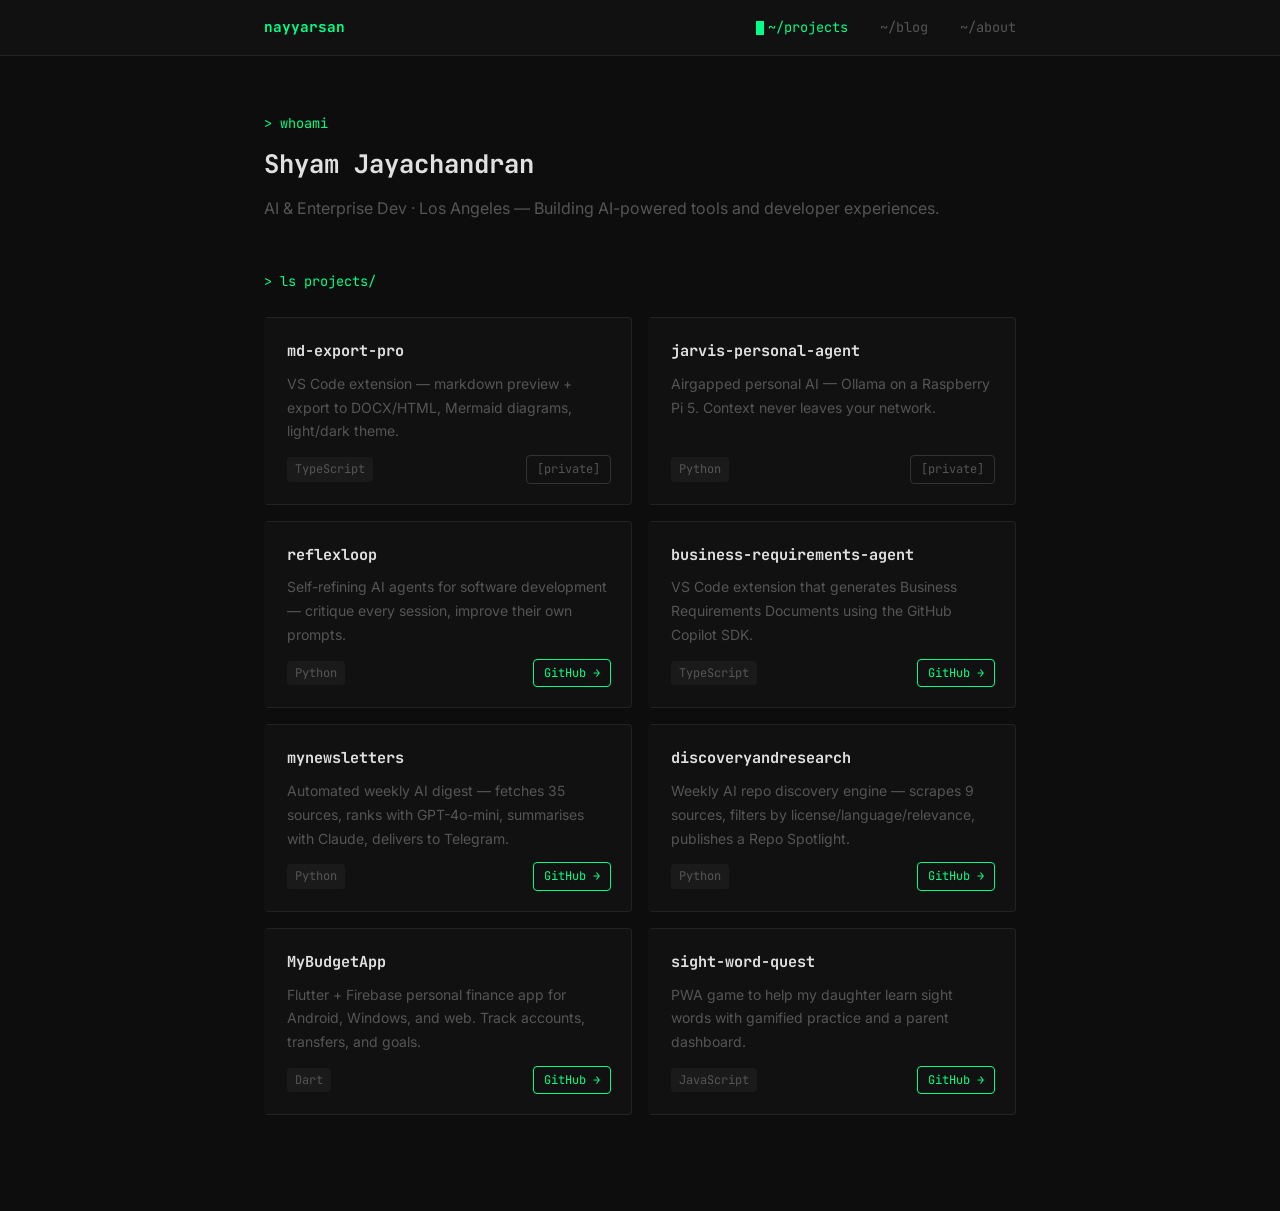
==== index.html @ 18b0cf74 "feat: add index.html — hero and 8 project cards" ====
<!DOCTYPE html>
<html lang="en">
<head>
  <meta charset="UTF-8" />
  <meta name="viewport" content="width=device-width, initial-scale=1.0" />
  <title>Shyam Jayachandran</title>
  <link rel="preconnect" href="https://fonts.googleapis.com" />
  <link rel="preconnect" href="https://fonts.gstatic.com" crossorigin />
  <link href="https://fonts.googleapis.com/css2?family=JetBrains+Mono:wght@400;700&family=Inter:wght@400;500&display=swap" rel="stylesheet" />
  <link rel="stylesheet" href="style.css" />
</head>
<body>

<nav class="nav">
  <div class="nav__inner">
    <span class="nav__brand">nayyarsan</span>
    <a class="nav__link" href="index.html">~/projects</a>
    <a class="nav__link" href="blog.html">~/blog</a>
    <a class="nav__link" href="about.html">~/about</a>
  </div>
</nav>

<main class="container">

  <section class="hero">
    <p class="hero__prompt">&gt; whoami</p>
    <h1 class="hero__name">Shyam Jayachandran</h1>
    <p class="hero__bio">AI &amp; Enterprise Dev &middot; Los Angeles &mdash; Building AI-powered tools and developer experiences.</p>
  </section>

  <section>
    <p class="section-heading">&gt; ls projects/</p>
    <div class="cards">

      <div class="card">
        <span class="card__name">md-export-pro</span>
        <p class="card__desc">VS Code extension — markdown preview + export to DOCX/HTML, Mermaid diagrams, light/dark theme.</p>
        <div class="card__footer">
          <span class="tag">TypeScript</span>
          <span class="badge-private">[private]</span>
        </div>
      </div>

      <div class="card">
        <span class="card__name">jarvis-personal-agent</span>
        <p class="card__desc">Airgapped personal AI — Ollama on a Raspberry Pi 5. Context never leaves your network.</p>
        <div class="card__footer">
          <span class="tag">Python</span>
          <span class="badge-private">[private]</span>
        </div>
      </div>

      <div class="card">
        <span class="card__name">reflexloop</span>
        <p class="card__desc">Self-refining AI agents for software development — critique every session, improve their own prompts.</p>
        <div class="card__footer">
          <span class="tag">Python</span>
          <a class="btn" href="https://github.com/nayyarsan/reflexloop" target="_blank" rel="noopener">GitHub →</a>
        </div>
      </div>

      <div class="card">
        <span class="card__name">business-requirements-agent</span>
        <p class="card__desc">VS Code extension that generates Business Requirements Documents using the GitHub Copilot SDK.</p>
        <div class="card__footer">
          <span class="tag">TypeScript</span>
          <a class="btn" href="https://github.com/nayyarsan/business-requirements-agent" target="_blank" rel="noopener">GitHub →</a>
        </div>
      </div>

      <div class="card">
        <span class="card__name">mynewsletters</span>
        <p class="card__desc">Automated weekly AI digest — fetches 35 sources, ranks with GPT-4o-mini, summarises with Claude, delivers to Telegram.</p>
        <div class="card__footer">
          <span class="tag">Python</span>
          <a class="btn" href="https://github.com/nayyarsan/mynewsletters" target="_blank" rel="noopener">GitHub →</a>
        </div>
      </div>

      <div class="card">
        <span class="card__name">discoveryandresearch</span>
        <p class="card__desc">Weekly AI repo discovery engine — scrapes 9 sources, filters by license/language/relevance, publishes a Repo Spotlight.</p>
        <div class="card__footer">
          <span class="tag">Python</span>
          <a class="btn" href="https://github.com/nayyarsan/discoveryandresearch" target="_blank" rel="noopener">GitHub →</a>
        </div>
      </div>

      <div class="card">
        <span class="card__name">MyBudgetApp</span>
        <p class="card__desc">Flutter + Firebase personal finance app for Android, Windows, and web. Track accounts, transfers, and goals.</p>
        <div class="card__footer">
          <span class="tag">Dart</span>
          <a class="btn" href="https://github.com/nayyarsan/MyBudgetApp" target="_blank" rel="noopener">GitHub →</a>
        </div>
      </div>

      <div class="card">
        <span class="card__name">sight-word-quest</span>
        <p class="card__desc">PWA game to help my daughter learn sight words with gamified practice and a parent dashboard.</p>
        <div class="card__footer">
          <span class="tag">JavaScript</span>
          <a class="btn" href="https://github.com/nayyarsan/sight-word-quest" target="_blank" rel="noopener">GitHub →</a>
        </div>
      </div>

    </div>
  </section>

</main>

<script src="nav.js"></script>
</body>
</html>
---- style.css ----
/* ── Tokens ─────────────────────────────────────────── */
:root {
  --bg:        #0d0d0d;
  --surface:   #111111;
  --text:      #e0e0e0;
  --muted:     #555555;
  --accent:    #00ff88;
  --font-mono: 'JetBrains Mono', monospace;
  --font-body: 'Inter', sans-serif;
  --max-w:     800px;
  --radius:    4px;
}

/* ── Reset ───────────────────────────────────────────── */
*, *::before, *::after { box-sizing: border-box; margin: 0; padding: 0; }

body {
  background: var(--bg);
  color: var(--text);
  font-family: var(--font-body);
  font-size: 1rem;
  line-height: 1.7;
  padding-top: 64px;
}

a { color: var(--accent); text-decoration: none; }
a:hover { text-decoration: underline; }

/* ── Nav ─────────────────────────────────────────────── */
.nav {
  position: fixed;
  top: 0; left: 0; right: 0;
  height: 56px;
  background: var(--surface);
  border-bottom: 1px solid #222;
  display: flex;
  align-items: center;
  justify-content: center;
  z-index: 100;
}

.nav__inner {
  width: 100%;
  max-width: var(--max-w);
  padding: 0 1.5rem;
  display: flex;
  align-items: center;
  gap: 2rem;
}

.nav__brand {
  font-family: var(--font-mono);
  font-size: 0.9rem;
  color: var(--accent);
  font-weight: 700;
  margin-right: auto;
}

.nav__link {
  font-family: var(--font-mono);
  font-size: 0.85rem;
  color: var(--muted);
  transition: color 0.15s;
}

.nav__link:hover { color: var(--text); text-decoration: none; }

.nav__link.active {
  color: var(--accent);
  position: relative;
}

.nav__link.active::before {
  content: '';
  display: inline-block;
  width: 0.6em;
  height: 1em;
  background: var(--accent);
  margin-right: 4px;
  vertical-align: middle;
  animation: blink 1s step-end infinite;
}

@keyframes blink {
  0%, 100% { opacity: 1; }
  50%       { opacity: 0; }
}

/* ── Layout ──────────────────────────────────────────── */
.container {
  max-width: var(--max-w);
  margin: 0 auto;
  padding: 3rem 1.5rem;
}

/* ── Hero ────────────────────────────────────────────── */
.hero {
  margin-bottom: 3rem;
}

.hero__prompt {
  font-family: var(--font-mono);
  font-size: 0.85rem;
  color: var(--accent);
  margin-bottom: 0.5rem;
}

.hero__name {
  font-family: var(--font-mono);
  font-size: 1.6rem;
  font-weight: 700;
  color: var(--text);
  margin-bottom: 0.5rem;
}

.hero__bio {
  color: var(--muted);
  font-size: 1rem;
}

/* ── Section heading ─────────────────────────────────── */
.section-heading {
  font-family: var(--font-mono);
  font-size: 0.85rem;
  color: var(--accent);
  margin-bottom: 1.5rem;
}

/* ── Project cards ───────────────────────────────────── */
.cards {
  display: grid;
  grid-template-columns: repeat(2, 1fr);
  gap: 1rem;
  margin-bottom: 3rem;
}

.card {
  background: var(--surface);
  border: 1px solid #222;
  border-radius: var(--radius);
  padding: 1.25rem;
  display: flex;
  flex-direction: column;
  gap: 0.5rem;
  transition: border-left 0.15s;
  border-left: 3px solid transparent;
}

.card:hover { border-left-color: var(--accent); }

.card__name {
  font-family: var(--font-mono);
  font-size: 0.95rem;
  font-weight: 700;
  color: var(--text);
}

.card__desc {
  font-size: 0.875rem;
  color: var(--muted);
  flex: 1;
}

.card__footer {
  display: flex;
  align-items: center;
  justify-content: space-between;
  margin-top: 0.25rem;
}

.tag {
  font-family: var(--font-mono);
  font-size: 0.75rem;
  color: var(--muted);
  background: #1a1a1a;
  padding: 2px 8px;
  border-radius: var(--radius);
}

.btn {
  font-family: var(--font-mono);
  font-size: 0.75rem;
  color: var(--accent);
  border: 1px solid var(--accent);
  padding: 3px 10px;
  border-radius: var(--radius);
  transition: background 0.15s, color 0.15s;
}

.btn:hover {
  background: var(--accent);
  color: var(--bg);
  text-decoration: none;
}

.badge-private {
  font-family: var(--font-mono);
  font-size: 0.75rem;
  color: var(--muted);
  border: 1px solid #333;
  padding: 3px 10px;
  border-radius: var(--radius);
}

/* ── Blog list ───────────────────────────────────────── */
.post-list {
  list-style: none;
  display: flex;
  flex-direction: column;
  gap: 1.5rem;
}

.post-item__date {
  font-family: var(--font-mono);
  font-size: 0.75rem;
  color: var(--muted);
  margin-bottom: 0.25rem;
}

.post-item__title {
  font-family: var(--font-mono);
  font-size: 1rem;
  font-weight: 700;
  color: var(--accent);
}

.post-item__title:hover { text-decoration: underline; }

.post-item__teaser {
  font-size: 0.875rem;
  color: var(--muted);
  margin-top: 0.25rem;
}

/* ── Blog post page ──────────────────────────────────── */
.post {
  padding: 3rem 1.5rem;
  max-width: var(--max-w);
  margin: 0 auto;
}

.post__breadcrumb {
  font-family: var(--font-mono);
  font-size: 0.8rem;
  color: var(--accent);
  margin-bottom: 1.5rem;
}

.post__title {
  font-family: var(--font-mono);
  font-size: 1.5rem;
  font-weight: 700;
  color: var(--text);
  margin-bottom: 0.5rem;
}

.post__date {
  font-family: var(--font-mono);
  font-size: 0.8rem;
  color: var(--muted);
  margin-bottom: 2rem;
}

.post__body p { margin-bottom: 1.25rem; }
.post__body h2 {
  font-family: var(--font-mono);
  font-size: 1rem;
  color: var(--accent);
  margin: 2rem 0 0.75rem;
}

.post__tags {
  display: flex;
  gap: 0.5rem;
  flex-wrap: wrap;
  margin: 2rem 0;
}

.post__back {
  font-family: var(--font-mono);
  font-size: 0.85rem;
}

/* ── About page ──────────────────────────────────────── */
.about__section { margin-bottom: 2rem; }

.about__heading {
  font-family: var(--font-mono);
  font-size: 0.85rem;
  color: var(--accent);
  margin-bottom: 0.75rem;
}

.skill-grid {
  display: grid;
  grid-template-columns: 1fr 1fr;
  gap: 0.5rem 2rem;
}

.skill-grid__label {
  font-family: var(--font-mono);
  font-size: 0.8rem;
  color: var(--muted);
  margin-bottom: 0.25rem;
}

.skill-grid__items {
  list-style: none;
  font-size: 0.875rem;
}

.skill-grid__items li::before {
  content: '▸ ';
  color: var(--accent);
}

/* ── 404 ─────────────────────────────────────────────── */
.error-page {
  display: flex;
  flex-direction: column;
  align-items: center;
  justify-content: center;
  min-height: calc(100vh - 56px);
  text-align: center;
  gap: 1.5rem;
}

.error-page__code {
  font-family: var(--font-mono);
  font-size: 0.9rem;
  color: var(--accent);
}

.error-page__links {
  display: flex;
  gap: 1rem;
}

/* ── Responsive ──────────────────────────────────────── */
@media (max-width: 640px) {
  .cards { grid-template-columns: 1fr; }
  .skill-grid { grid-template-columns: 1fr; }
}

@media (max-width: 480px) {
  .nav__inner { flex-wrap: wrap; gap: 0.75rem; padding: 0.5rem 1rem; }
  .nav { height: auto; min-height: 56px; }
  body { padding-top: 90px; }
  .nav__brand { width: 100%; }
}
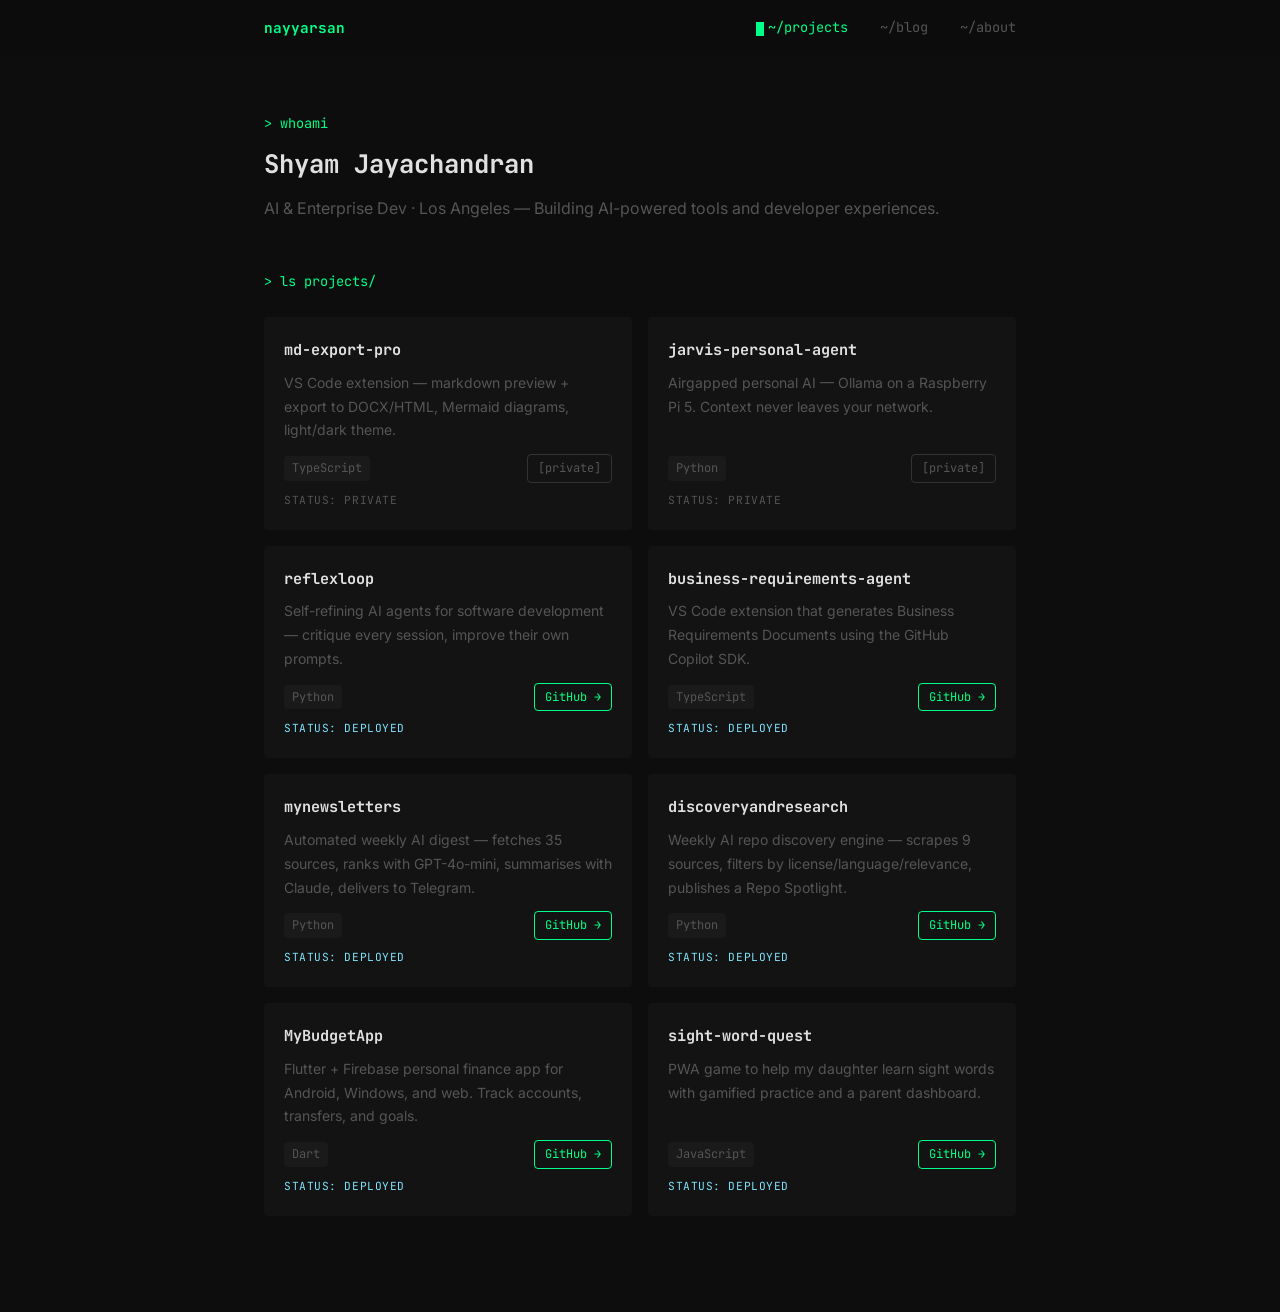
==== commit b1d41533: "Apply design upgrades: glassmorphism nav, tonal cards, STATUS labels, llms.txt - Nav: backdrop-filte" ====
--- a/index.html
+++ b/index.html
@@ -39,6 +39,7 @@
           <span class="tag">TypeScript</span>
           <span class="badge-private">[private]</span>
         </div>
+        <span class="card__status card__status--private">STATUS: PRIVATE</span>
       </div>
 
       <div class="card">
@@ -48,6 +49,7 @@
           <span class="tag">Python</span>
           <span class="badge-private">[private]</span>
         </div>
+        <span class="card__status card__status--private">STATUS: PRIVATE</span>
       </div>
 
       <div class="card">
@@ -57,6 +59,7 @@
           <span class="tag">Python</span>
           <a class="btn" href="https://github.com/nayyarsan/reflexloop" target="_blank" rel="noopener">GitHub →</a>
         </div>
+        <span class="card__status card__status--deployed">STATUS: DEPLOYED</span>
       </div>
 
       <div class="card">
@@ -66,6 +69,7 @@
           <span class="tag">TypeScript</span>
           <a class="btn" href="https://github.com/nayyarsan/business-requirements-agent" target="_blank" rel="noopener">GitHub →</a>
         </div>
+        <span class="card__status card__status--deployed">STATUS: DEPLOYED</span>
       </div>
 
       <div class="card">
@@ -75,6 +79,7 @@
           <span class="tag">Python</span>
           <a class="btn" href="https://github.com/nayyarsan/mynewsletters" target="_blank" rel="noopener">GitHub →</a>
         </div>
+        <span class="card__status card__status--deployed">STATUS: DEPLOYED</span>
       </div>
 
       <div class="card">
@@ -84,6 +89,7 @@
           <span class="tag">Python</span>
           <a class="btn" href="https://github.com/nayyarsan/discoveryandresearch" target="_blank" rel="noopener">GitHub →</a>
         </div>
+        <span class="card__status card__status--deployed">STATUS: DEPLOYED</span>
       </div>
 
       <div class="card">
@@ -93,6 +99,7 @@
           <span class="tag">Dart</span>
           <a class="btn" href="https://github.com/nayyarsan/MyBudgetApp" target="_blank" rel="noopener">GitHub →</a>
         </div>
+        <span class="card__status card__status--deployed">STATUS: DEPLOYED</span>
       </div>
 
       <div class="card">
@@ -102,6 +109,7 @@
           <span class="tag">JavaScript</span>
           <a class="btn" href="https://github.com/nayyarsan/sight-word-quest" target="_blank" rel="noopener">GitHub →</a>
         </div>
+        <span class="card__status card__status--deployed">STATUS: DEPLOYED</span>
       </div>
 
     </div>
--- a/style.css
+++ b/style.css
@@ -1,14 +1,17 @@
 /* ── Tokens ─────────────────────────────────────────── */
 :root {
-  --bg:        #0d0d0d;
-  --surface:   #111111;
-  --text:      #e0e0e0;
-  --muted:     #555555;
-  --accent:    #00ff88;
-  --font-mono: 'JetBrains Mono', monospace;
-  --font-body: 'Inter', sans-serif;
-  --max-w:     800px;
-  --radius:    4px;
+  --bg:           #0d0d0d;
+  --surface:      #111111;
+  --surface-card: #131313;
+  --surface-hover:#1a1919;
+  --text:         #e0e0e0;
+  --muted:        #555555;
+  --accent:       #00ff88;
+  --cyan:         #7ee6ff;
+  --font-mono:    'JetBrains Mono', monospace;
+  --font-body:    'Inter', sans-serif;
+  --max-w:        800px;
+  --radius:       4px;
 }
 
 /* ── Reset ───────────────────────────────────────────── */
@@ -31,8 +34,9 @@
   position: fixed;
   top: 0; left: 0; right: 0;
   height: 56px;
-  background: var(--surface);
-  border-bottom: 1px solid #222;
+  background: rgba(13,13,13,0.8);
+  backdrop-filter: blur(20px);
+  -webkit-backdrop-filter: blur(20px);
   display: flex;
   align-items: center;
   justify-content: center;
@@ -135,18 +139,19 @@
 }
 
 .card {
-  background: var(--surface);
-  border: 1px solid #222;
+  background: var(--surface-card);
   border-radius: var(--radius);
   padding: 1.25rem;
   display: flex;
   flex-direction: column;
   gap: 0.5rem;
-  transition: border-left 0.15s;
-  border-left: 3px solid transparent;
-}
-
-.card:hover { border-left-color: var(--accent); }
+  transition: background 0.15s, box-shadow 0.15s;
+}
+
+.card:hover {
+  background: var(--surface-hover);
+  box-shadow: 0 20px 50px rgba(0,255,136,0.05);
+}
 
 .card__name {
   font-family: var(--font-mono);
@@ -160,6 +165,15 @@
   color: var(--muted);
   flex: 1;
 }
+
+.card__status {
+  font-family: var(--font-mono);
+  font-size: 0.7rem;
+  letter-spacing: 0.05em;
+}
+
+.card__status--deployed { color: var(--cyan); }
+.card__status--private  { color: var(--muted); }
 
 .card__footer {
   display: flex;
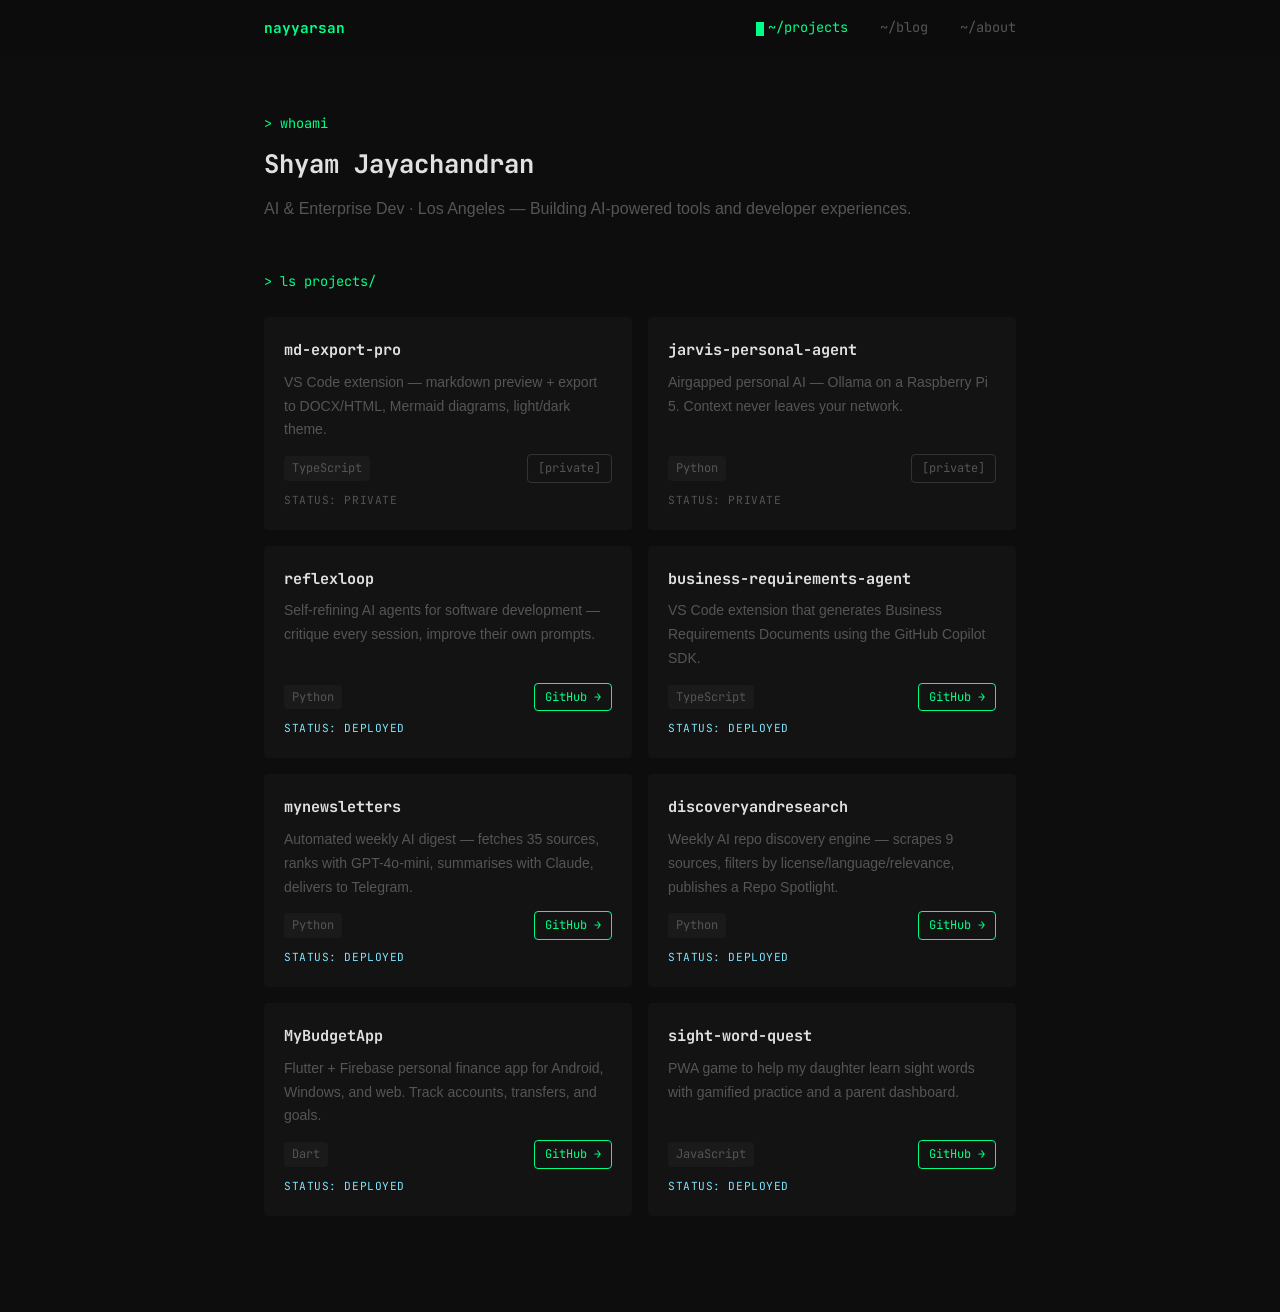
==== commit ac67832d: "chore: swap Inter for Geist in all HTML font imports" ====
--- a/index.html
+++ b/index.html
@@ -6,7 +6,7 @@
   <title>Shyam Jayachandran</title>
   <link rel="preconnect" href="https://fonts.googleapis.com" />
   <link rel="preconnect" href="https://fonts.gstatic.com" crossorigin />
-  <link href="https://fonts.googleapis.com/css2?family=JetBrains+Mono:wght@400;700&family=Inter:wght@400;500&display=swap" rel="stylesheet" />
+  <link href="https://fonts.googleapis.com/css2?family=Geist:wght@400;500;600;700&family=JetBrains+Mono:wght@400;700&display=swap" rel="stylesheet" />
   <link rel="stylesheet" href="style.css" />
 </head>
 <body>
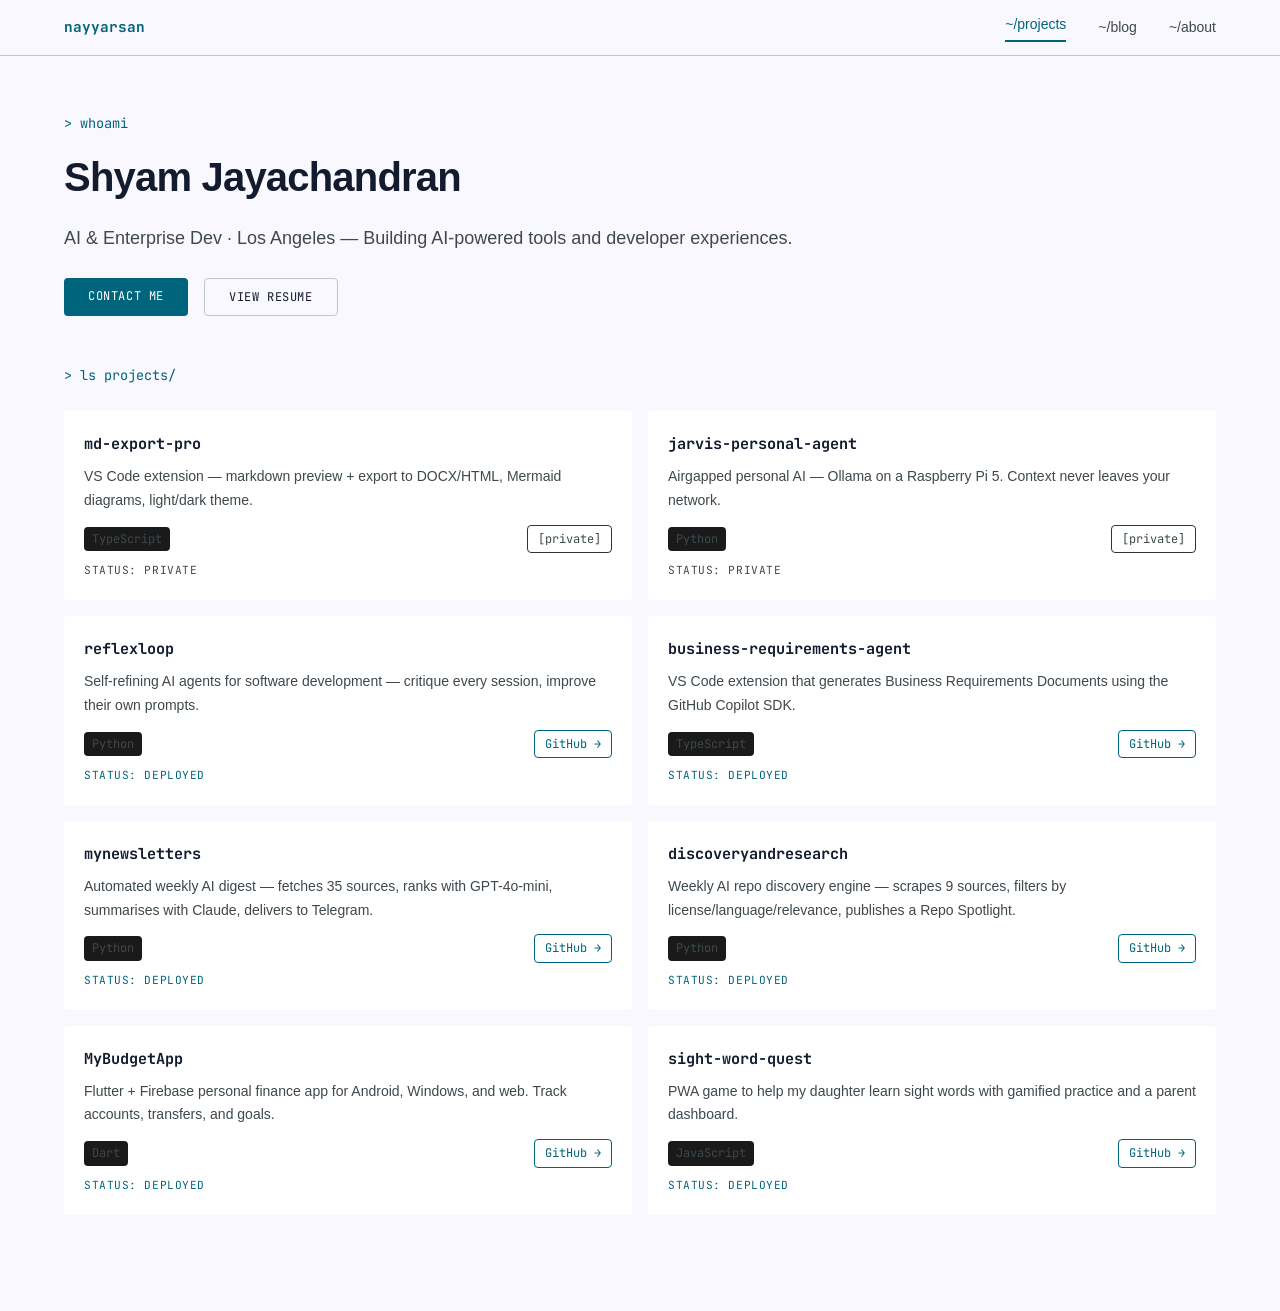
==== commit 8b82d19a: "feat: update hero styles and add CTA buttons" ====
--- a/index.html
+++ b/index.html
@@ -26,6 +26,10 @@
     <p class="hero__prompt">&gt; whoami</p>
     <h1 class="hero__name">Shyam Jayachandran</h1>
     <p class="hero__bio">AI &amp; Enterprise Dev &middot; Los Angeles &mdash; Building AI-powered tools and developer experiences.</p>
+    <div class="hero__cta">
+      <a class="btn-primary" href="about.html">Contact Me</a>
+      <a class="btn-ghost" href="#">View Resume</a>
+    </div>
   </section>
 
   <section>
--- a/style.css
+++ b/style.css
@@ -1,17 +1,26 @@
 /* ── Tokens ─────────────────────────────────────────── */
 :root {
-  --bg:           #0d0d0d;
-  --surface:      #111111;
-  --surface-card: #131313;
-  --surface-hover:#1a1919;
-  --text:         #e0e0e0;
-  --muted:        #555555;
-  --accent:       #00ff88;
-  --cyan:         #7ee6ff;
-  --font-mono:    'JetBrains Mono', monospace;
-  --font-body:    'Inter', sans-serif;
-  --max-w:        800px;
-  --radius:       4px;
+  --bg:                  #faf8ff;
+  --surface:             #ffffff;
+  --surface-card:        #ffffff;
+  --surface-hover:       #f2f3ff;
+  --surface-container:   #eaedff;
+  --text:                #131b2e;
+  --muted:               #3e484d;
+  --outline:             #6e797e;
+  --outline-variant:     #bdc8ce;
+  --accent:              #00647c;
+  --accent-container:    #007f9d;
+  --secondary-container: #d0e1fb;
+  --inverse-surface:     #283044;
+  --font-mono:           'JetBrains Mono', monospace;
+  --font-body:           'Geist', sans-serif;
+  --max-w:               1280px;
+  --margin-desktop:      64px;
+  --margin-mobile:       16px;
+  --gutter:              24px;
+  --radius:              4px;
+  --radius-lg:           8px;
 }
 
 /* ── Reset ───────────────────────────────────────────── */
@@ -34,9 +43,10 @@
   position: fixed;
   top: 0; left: 0; right: 0;
   height: 56px;
-  background: rgba(13,13,13,0.8);
-  backdrop-filter: blur(20px);
-  -webkit-backdrop-filter: blur(20px);
+  background: rgba(250,248,255,0.85);
+  backdrop-filter: blur(12px);
+  -webkit-backdrop-filter: blur(12px);
+  border-bottom: 1px solid var(--outline-variant);
   display: flex;
   align-items: center;
   justify-content: center;
@@ -46,7 +56,7 @@
 .nav__inner {
   width: 100%;
   max-width: var(--max-w);
-  padding: 0 1.5rem;
+  padding: 0 var(--margin-desktop);
   display: flex;
   align-items: center;
   gap: 2rem;
@@ -61,40 +71,27 @@
 }
 
 .nav__link {
-  font-family: var(--font-mono);
-  font-size: 0.85rem;
+  font-family: var(--font-body);
+  font-size: 0.875rem;
   color: var(--muted);
   transition: color 0.15s;
-}
-
-.nav__link:hover { color: var(--text); text-decoration: none; }
+  text-decoration: none;
+}
+
+.nav__link:hover { color: var(--accent); text-decoration: none; }
 
 .nav__link.active {
   color: var(--accent);
+  border-bottom: 2px solid var(--accent);
+  padding-bottom: 4px;
   position: relative;
-}
-
-.nav__link.active::before {
-  content: '';
-  display: inline-block;
-  width: 0.6em;
-  height: 1em;
-  background: var(--accent);
-  margin-right: 4px;
-  vertical-align: middle;
-  animation: blink 1s step-end infinite;
-}
-
-@keyframes blink {
-  0%, 100% { opacity: 1; }
-  50%       { opacity: 0; }
 }
 
 /* ── Layout ──────────────────────────────────────────── */
 .container {
   max-width: var(--max-w);
   margin: 0 auto;
-  padding: 3rem 1.5rem;
+  padding: 3rem var(--margin-desktop);
 }
 
 /* ── Hero ────────────────────────────────────────────── */
@@ -110,16 +107,65 @@
 }
 
 .hero__name {
-  font-family: var(--font-mono);
-  font-size: 1.6rem;
-  font-weight: 700;
+  font-family: var(--font-body);
+  font-size: 2.5rem;
+  font-weight: 600;
+  letter-spacing: -0.02em;
   color: var(--text);
-  margin-bottom: 0.5rem;
+  margin-bottom: 0.75rem;
 }
 
 .hero__bio {
   color: var(--muted);
-  font-size: 1rem;
+  font-size: 1.125rem;
+  margin-bottom: 1.5rem;
+}
+
+.hero__cta {
+  display: flex;
+  gap: 1rem;
+  flex-wrap: wrap;
+}
+
+.btn-primary {
+  display: inline-block;
+  font-family: var(--font-mono);
+  font-size: 0.75rem;
+  letter-spacing: 0.05em;
+  text-transform: uppercase;
+  background: var(--accent);
+  color: #ffffff;
+  padding: 8px 24px;
+  border-radius: var(--radius);
+  transition: background 0.15s;
+  text-decoration: none;
+}
+
+.btn-primary:hover {
+  background: var(--accent-container);
+  text-decoration: none;
+  color: #ffffff;
+}
+
+.btn-ghost {
+  display: inline-block;
+  font-family: var(--font-mono);
+  font-size: 0.75rem;
+  letter-spacing: 0.05em;
+  text-transform: uppercase;
+  background: transparent;
+  color: var(--text);
+  padding: 8px 24px;
+  border-radius: var(--radius);
+  border: 1px solid var(--outline-variant);
+  transition: border-color 0.15s, color 0.15s;
+  text-decoration: none;
+}
+
+.btn-ghost:hover {
+  border-color: var(--accent);
+  color: var(--accent);
+  text-decoration: none;
 }
 
 /* ── Section heading ─────────────────────────────────── */
@@ -172,7 +218,7 @@
   letter-spacing: 0.05em;
 }
 
-.card__status--deployed { color: var(--cyan); }
+.card__status--deployed { color: var(--accent); }
 .card__status--private  { color: var(--muted); }
 
 .card__footer {
